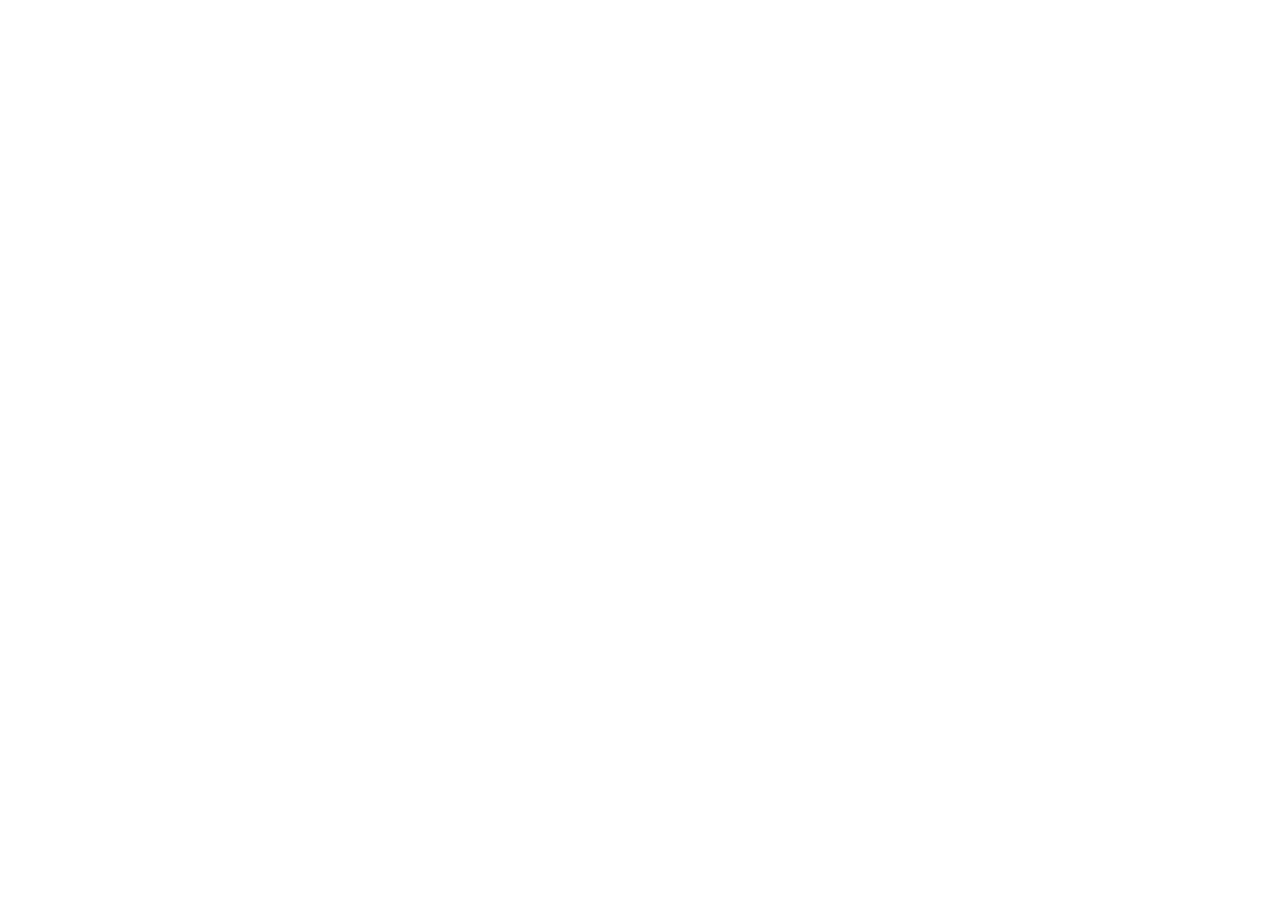
==== app.html @ b01dfdc4 "Add fallback app page" ====
<!doctype html>
<html lang="ko">
<head>
  <meta charset="utf-8">
  <meta name="viewport" content="width=device-width, initial-scale=1">
  <title>Thin Film Research Notebook</title>
  <link rel="stylesheet" href="src/styles.css">
</head>
<body>
  <noscript>이 앱은 JavaScript가 필요합니다.</noscript>

  <div id="app"></div>

  <script src="src/schema.js"></script>
  <script src="src/storage.js"></script>
  <script src="src/app.js"></script>
</body>
</html>
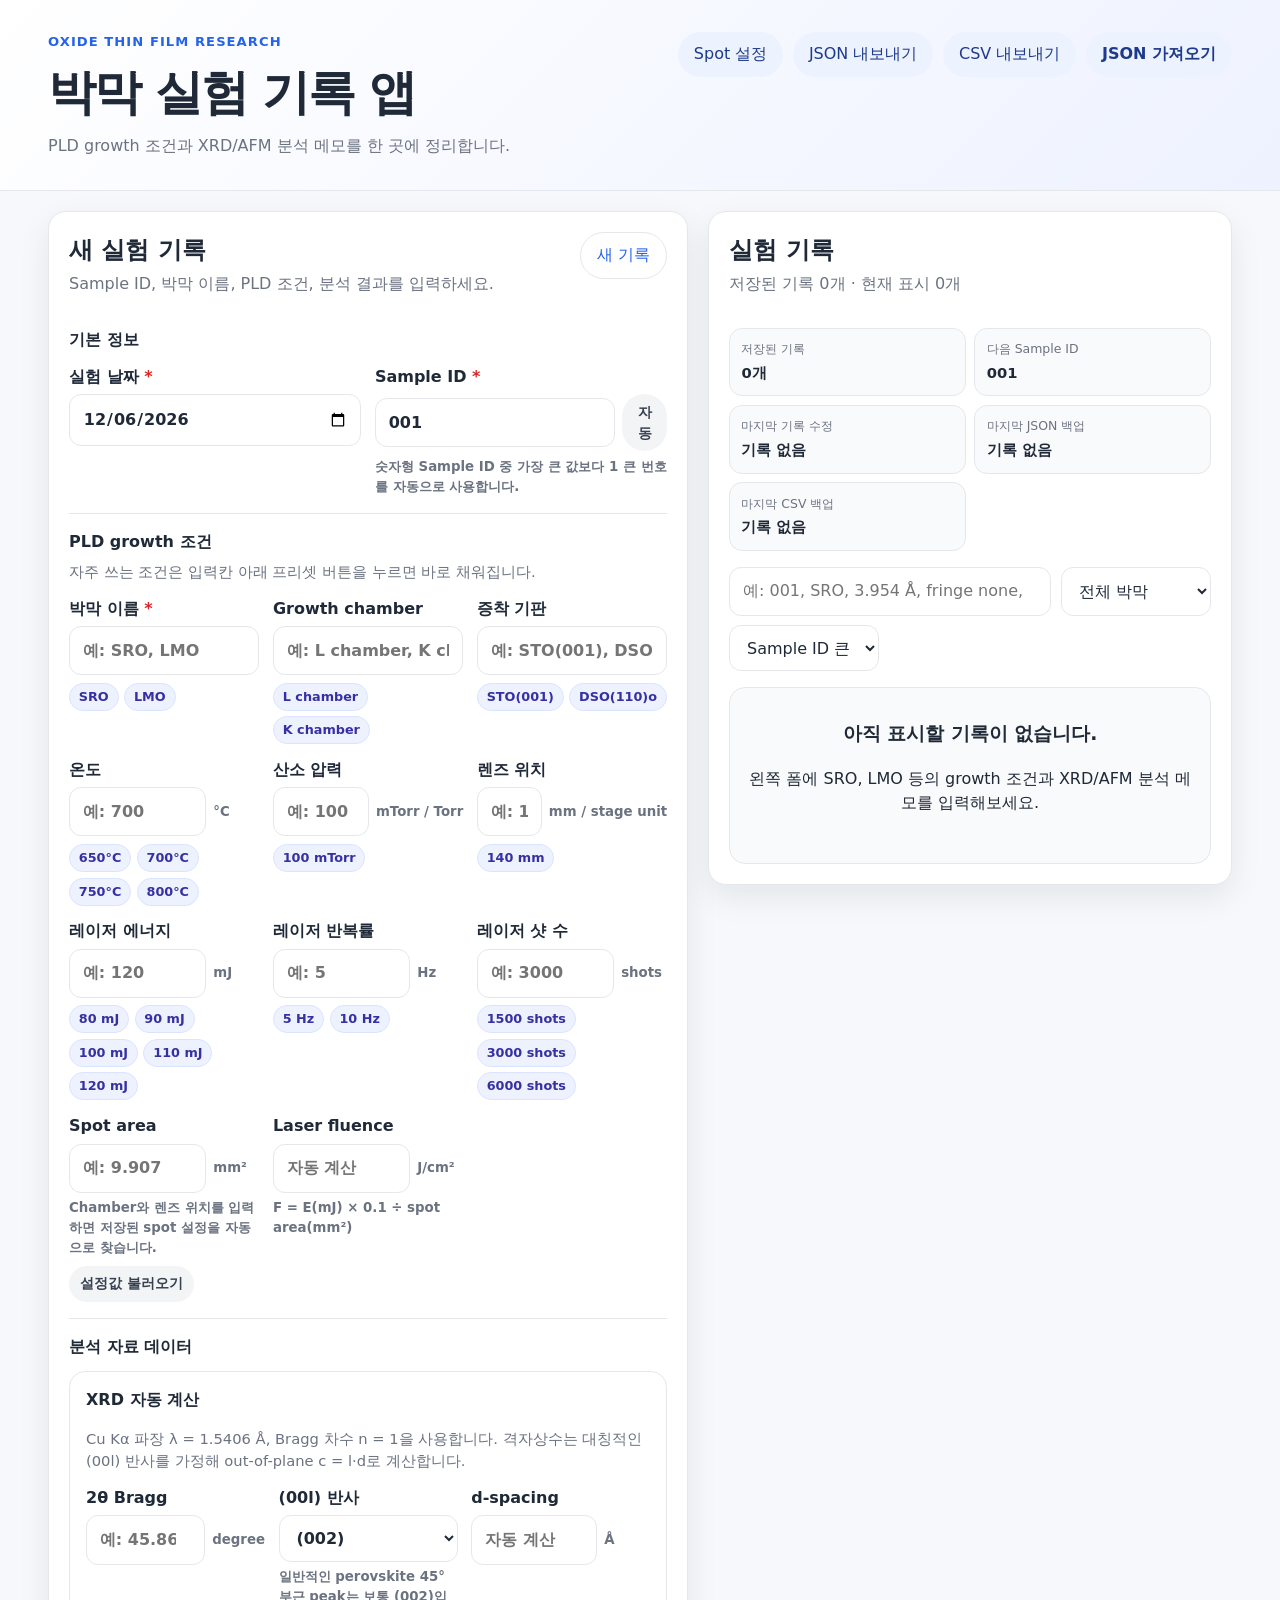
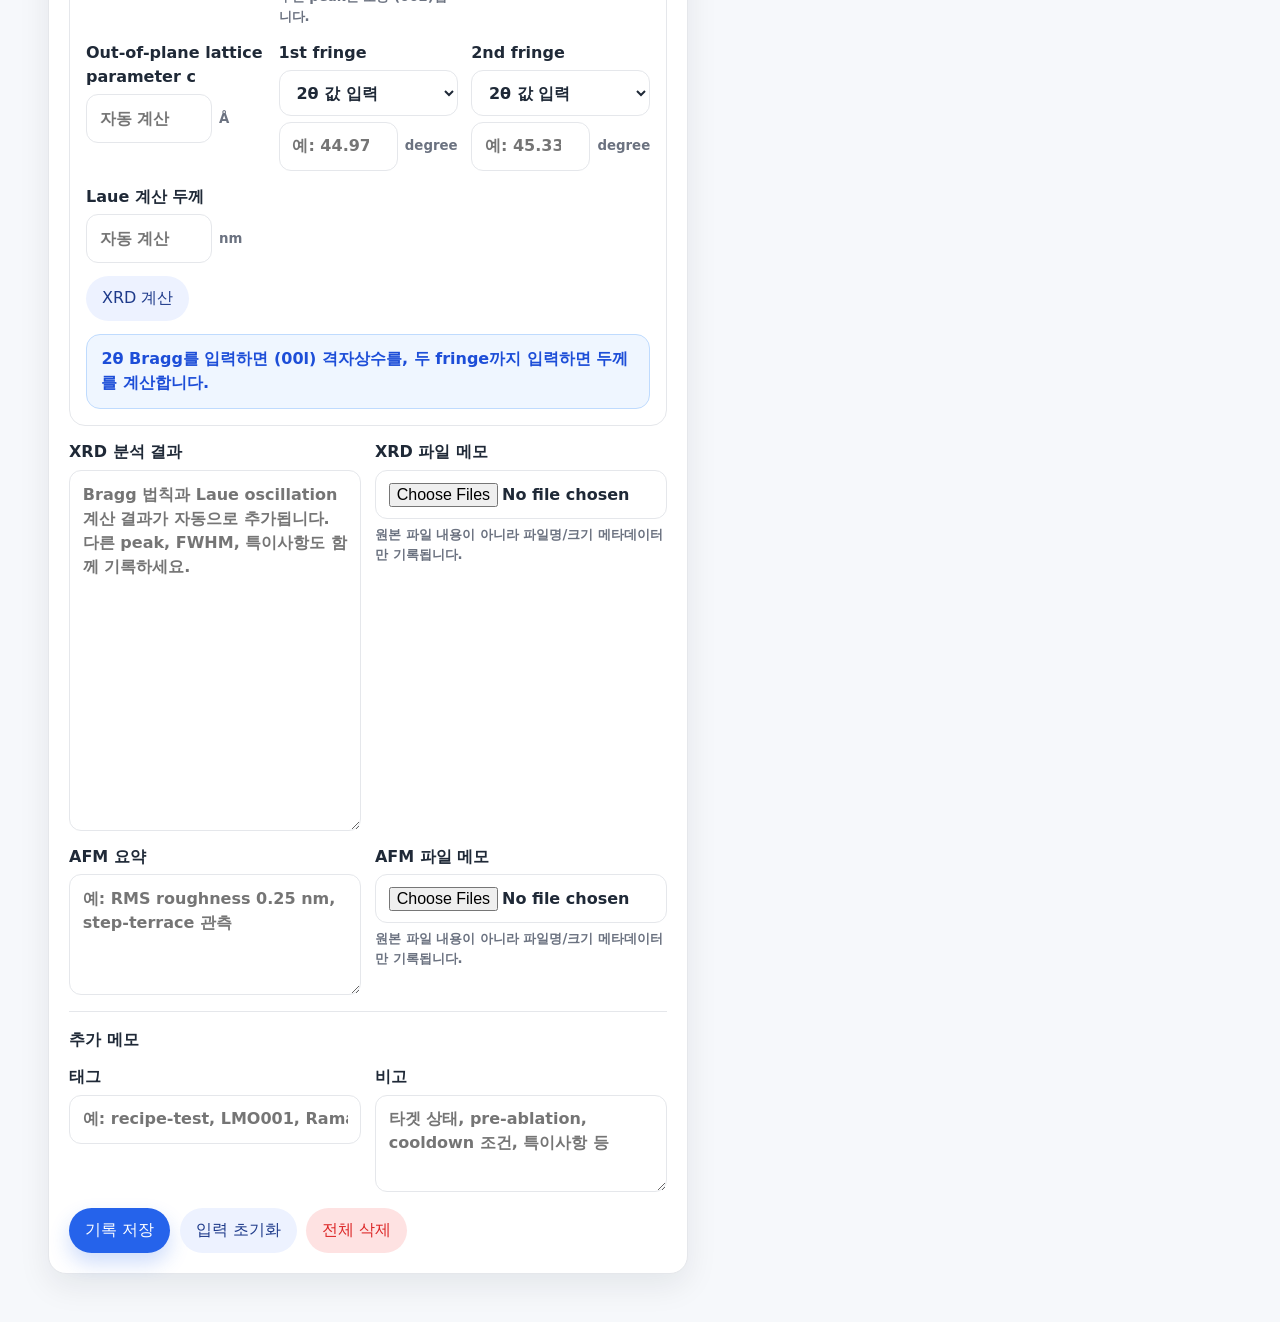
==== commit e020dc87: "Load spot settings module" ====
--- a/app.html
+++ b/app.html
@@ -5,6 +5,7 @@
   <meta name="viewport" content="width=device-width, initial-scale=1">
   <title>Thin Film Research Notebook</title>
   <link rel="stylesheet" href="src/styles.css">
+  <link rel="stylesheet" href="src/spot-settings.css">
 </head>
 <body>
   <noscript>이 앱은 JavaScript가 필요합니다.</noscript>
@@ -14,5 +15,6 @@
   <script src="src/schema.js"></script>
   <script src="src/storage.js"></script>
   <script src="src/app.js"></script>
+  <script src="src/spot-settings.js"></script>
 </body>
 </html>
--- a/src/styles.css
+++ b/src/styles.css
@@ -0,0 +1,517 @@
+:root {
+  color-scheme: light;
+  --bg: #f6f8fb;
+  --panel: #ffffff;
+  --ink: #1f2937;
+  --muted: #6b7280;
+  --line: #e5e7eb;
+  --accent: #2563eb;
+  --accent-dark: #1d4ed8;
+  --danger: #dc2626;
+  --warning: #d97706;
+  --success: #15803d;
+  --soft: #eef2ff;
+  --radius: 18px;
+  --shadow: 0 12px 32px rgba(15, 23, 42, 0.08);
+}
+
+* {
+  box-sizing: border-box;
+}
+
+body {
+  margin: 0;
+  min-height: 100vh;
+  background: var(--bg);
+  color: var(--ink);
+  font-family: -apple-system, BlinkMacSystemFont, "Segoe UI", system-ui, sans-serif;
+  line-height: 1.5;
+}
+
+button,
+input,
+textarea,
+select {
+  font: inherit;
+}
+
+button,
+.button-like {
+  border: 0;
+  border-radius: 999px;
+  cursor: pointer;
+  display: inline-flex;
+  align-items: center;
+  justify-content: center;
+  gap: 0.4rem;
+  min-height: 40px;
+  padding: 0.65rem 1rem;
+  text-decoration: none;
+  transition: transform 120ms ease, box-shadow 120ms ease, background 120ms ease;
+}
+
+button:hover,
+.button-like:hover {
+  transform: translateY(-1px);
+}
+
+button:focus-visible,
+input:focus-visible,
+textarea:focus-visible,
+select:focus-visible,
+.button-like:focus-visible {
+  outline: 3px solid rgba(37, 99, 235, 0.25);
+  outline-offset: 2px;
+}
+
+.primary {
+  background: var(--accent);
+  color: white;
+  box-shadow: 0 10px 20px rgba(37, 99, 235, 0.22);
+}
+
+.primary:hover {
+  background: var(--accent-dark);
+}
+
+.secondary {
+  background: #edf2ff;
+  color: #1e3a8a;
+}
+
+.ghost {
+  background: transparent;
+  color: var(--accent);
+  border: 1px solid var(--line);
+}
+
+.danger {
+  background: #fee2e2;
+  color: var(--danger);
+}
+
+.danger-text {
+  color: var(--danger);
+}
+
+.tiny {
+  min-height: 32px;
+  padding: 0.45rem 0.7rem;
+  font-size: 0.88rem;
+  background: #f3f4f6;
+  color: #374151;
+}
+
+.app-header {
+  display: flex;
+  align-items: flex-start;
+  justify-content: space-between;
+  gap: 1.5rem;
+  padding: 2rem clamp(1rem, 4vw, 3rem);
+  background: linear-gradient(135deg, #ffffff 0%, #eef2ff 100%);
+  border-bottom: 1px solid var(--line);
+}
+
+.eyebrow {
+  margin: 0 0 0.25rem;
+  color: var(--accent);
+  font-size: 0.82rem;
+  font-weight: 700;
+  letter-spacing: 0.08em;
+  text-transform: uppercase;
+}
+
+h1,
+h2,
+h3,
+h4,
+p {
+  margin-top: 0;
+}
+
+h1 {
+  margin-bottom: 0.4rem;
+  font-size: clamp(1.8rem, 4vw, 3rem);
+  letter-spacing: -0.04em;
+}
+
+.subtitle,
+.panel-title-row p,
+.section-help,
+.muted,
+small {
+  color: var(--muted);
+}
+
+.subtitle {
+  margin-bottom: 0;
+}
+
+.section-help {
+  margin: -0.35rem 0 0.85rem;
+  font-size: 0.92rem;
+}
+
+.header-actions,
+.form-actions,
+.record-actions,
+.toolbar,
+.preset-row {
+  display: flex;
+  flex-wrap: wrap;
+  gap: 0.6rem;
+}
+
+.page-grid {
+  display: grid;
+  grid-template-columns: minmax(320px, 1.1fr) minmax(320px, 0.9fr);
+  gap: 1.25rem;
+  width: min(1440px, 100%);
+  margin: 0 auto;
+  padding: 1.25rem clamp(1rem, 4vw, 3rem) 3rem;
+}
+
+.panel {
+  background: var(--panel);
+  border: 1px solid var(--line);
+  border-radius: var(--radius);
+  box-shadow: var(--shadow);
+  padding: 1.25rem;
+}
+
+.records-panel {
+  position: sticky;
+  top: 1rem;
+  align-self: start;
+  max-height: calc(100vh - 2rem);
+  overflow: auto;
+}
+
+.panel-title-row {
+  display: flex;
+  justify-content: space-between;
+  gap: 1rem;
+  align-items: flex-start;
+  margin-bottom: 1rem;
+}
+
+.panel-title-row h2 {
+  margin-bottom: 0.25rem;
+}
+
+.status-message {
+  border-radius: 14px;
+  margin-bottom: 1rem;
+  padding: 0.8rem 0.9rem;
+  border: 1px solid var(--line);
+  background: #f8fafc;
+  color: var(--ink);
+  font-weight: 650;
+}
+
+.status-message.success {
+  border-color: #bbf7d0;
+  background: #f0fdf4;
+  color: var(--success);
+}
+
+.status-message.warning {
+  border-color: #fed7aa;
+  background: #fffbeb;
+  color: var(--warning);
+}
+
+.status-message.error {
+  border-color: #fecaca;
+  background: #fef2f2;
+  color: var(--danger);
+}
+
+.status-message.info {
+  border-color: #bfdbfe;
+  background: #eff6ff;
+  color: #1d4ed8;
+}
+
+.trust-summary {
+  display: grid;
+  grid-template-columns: repeat(2, minmax(0, 1fr));
+  gap: 0.55rem;
+  margin-bottom: 1rem;
+}
+
+.trust-item {
+  border: 1px solid var(--line);
+  border-radius: 13px;
+  background: #f9fafb;
+  padding: 0.7rem;
+}
+
+.trust-item span {
+  display: block;
+  color: var(--muted);
+  font-size: 0.78rem;
+}
+
+.trust-item strong {
+  display: block;
+  margin-top: 0.2rem;
+  font-size: 0.92rem;
+  word-break: keep-all;
+}
+
+.section-block {
+  padding: 1rem 0;
+  border-top: 1px solid var(--line);
+}
+
+.section-block:first-of-type {
+  border-top: 0;
+  padding-top: 0;
+}
+
+.section-block h3 {
+  margin-bottom: 0.8rem;
+  font-size: 1rem;
+}
+
+.field-grid,
+.analysis-grid {
+  display: grid;
+  grid-template-columns: repeat(3, minmax(0, 1fr));
+  gap: 0.85rem;
+}
+
+.two-cols {
+  grid-template-columns: repeat(2, minmax(0, 1fr));
+}
+
+.analysis-grid {
+  grid-template-columns: repeat(2, minmax(0, 1fr));
+}
+
+label {
+  display: grid;
+  gap: 0.35rem;
+  align-content: start;
+  font-weight: 650;
+}
+
+label span b {
+  color: var(--danger);
+}
+
+input,
+textarea,
+select {
+  width: 100%;
+  border: 1px solid var(--line);
+  border-radius: 12px;
+  background: #fff;
+  color: var(--ink);
+  padding: 0.72rem 0.8rem;
+}
+
+textarea {
+  resize: vertical;
+}
+
+.with-unit,
+.inline-control {
+  display: flex;
+  gap: 0.45rem;
+  align-items: center;
+}
+
+.with-unit input,
+.inline-control input {
+  min-width: 0;
+}
+
+.with-unit small {
+  flex: 0 0 auto;
+  min-width: 46px;
+}
+
+.chip {
+  min-height: 34px;
+  background: var(--soft);
+  color: #3730a3;
+  padding: 0.45rem 0.75rem;
+}
+
+.condition-presets {
+  gap: 0.35rem;
+  margin-top: 0.12rem;
+}
+
+.preset-chip {
+  min-height: 28px;
+  padding: 0.34rem 0.55rem;
+  border: 1px solid #dbe4ff;
+  font-size: 0.8rem;
+  line-height: 1.1;
+}
+
+.preset-chip:hover {
+  box-shadow: 0 6px 14px rgba(37, 99, 235, 0.12);
+}
+
+.toolbar {
+  margin-bottom: 1rem;
+}
+
+.toolbar input {
+  flex: 1 1 220px;
+}
+
+.toolbar select {
+  flex: 0 0 150px;
+}
+
+.record-list {
+  display: grid;
+  gap: 0.9rem;
+}
+
+.record-card,
+.empty-state {
+  border: 1px solid var(--line);
+  border-radius: 16px;
+  padding: 1rem;
+  background: #ffffff;
+}
+
+.empty-state {
+  background: #f9fafb;
+  text-align: center;
+  padding: 2rem 1rem;
+}
+
+.record-card-header {
+  display: flex;
+  justify-content: space-between;
+  gap: 1rem;
+  align-items: flex-start;
+  margin-bottom: 1rem;
+}
+
+.record-date {
+  margin-bottom: 0.25rem;
+  color: var(--accent);
+  font-size: 0.85rem;
+  font-weight: 700;
+}
+
+.record-card h3 {
+  margin-bottom: 0.2rem;
+  letter-spacing: -0.02em;
+}
+
+.record-subtitle {
+  color: var(--muted);
+  margin-bottom: 0;
+}
+
+.condition-grid {
+  display: grid;
+  grid-template-columns: repeat(4, minmax(0, 1fr));
+  gap: 0.5rem;
+  margin-bottom: 0.8rem;
+}
+
+.condition-item {
+  border-radius: 12px;
+  background: #f9fafb;
+  padding: 0.65rem;
+}
+
+.condition-item span {
+  display: block;
+  color: var(--muted);
+  font-size: 0.78rem;
+}
+
+.condition-item strong {
+  display: block;
+  margin-top: 0.15rem;
+  word-break: break-word;
+}
+
+details {
+  border-top: 1px solid var(--line);
+  padding-top: 0.8rem;
+}
+
+summary {
+  cursor: pointer;
+  color: var(--accent);
+  font-weight: 700;
+}
+
+.details-grid {
+  display: grid;
+  grid-template-columns: repeat(2, minmax(0, 1fr));
+  gap: 0.8rem;
+  margin-top: 0.9rem;
+}
+
+.details-grid > div,
+.memo-block {
+  border-radius: 12px;
+  background: #f9fafb;
+  padding: 0.8rem;
+}
+
+.file-list {
+  margin: 0.4rem 0 0;
+  padding-left: 1.1rem;
+}
+
+.file-list li span {
+  color: var(--muted);
+  font-size: 0.82rem;
+}
+
+.memo-block {
+  margin-top: 0.8rem;
+}
+
+@media (max-width: 1080px) {
+  .app-header,
+  .page-grid {
+    display: block;
+  }
+
+  .header-actions {
+    margin-top: 1rem;
+  }
+
+  .records-panel {
+    position: static;
+    max-height: none;
+    margin-top: 1rem;
+  }
+}
+
+@media (max-width: 720px) {
+  .field-grid,
+  .analysis-grid,
+  .two-cols,
+  .details-grid,
+  .trust-summary {
+    grid-template-columns: 1fr;
+  }
+
+  .condition-grid {
+    grid-template-columns: repeat(2, minmax(0, 1fr));
+  }
+
+  .record-card-header {
+    display: block;
+  }
+
+  .record-actions {
+    margin-top: 0.8rem;
+  }
+}
--- a/src/spot-settings.css
+++ b/src/spot-settings.css
@@ -0,0 +1,135 @@
+body.spot-settings-open {
+  overflow: hidden;
+}
+
+.spot-inline-button {
+  justify-self: start;
+  margin-top: 0.15rem;
+}
+
+.spot-settings-modal {
+  position: fixed;
+  inset: 0;
+  z-index: 1000;
+  display: grid;
+  place-items: center;
+  padding: 1rem;
+  background: rgba(15, 23, 42, 0.52);
+  backdrop-filter: blur(3px);
+}
+
+.spot-settings-modal[hidden] {
+  display: none;
+}
+
+.spot-settings-dialog {
+  width: min(900px, 100%);
+  max-height: calc(100vh - 2rem);
+  overflow: auto;
+  border: 1px solid var(--line);
+  border-radius: var(--radius);
+  background: var(--panel);
+  box-shadow: 0 28px 70px rgba(15, 23, 42, 0.24);
+  padding: 1.25rem;
+}
+
+.spot-settings-header {
+  display: flex;
+  align-items: flex-start;
+  justify-content: space-between;
+  gap: 1rem;
+  margin-bottom: 1rem;
+}
+
+.spot-settings-header h2 {
+  margin-bottom: 0.25rem;
+}
+
+.spot-settings-header p:last-child {
+  margin-bottom: 0;
+  color: var(--muted);
+}
+
+.spot-calibration-form {
+  display: grid;
+  grid-template-columns: repeat(3, minmax(0, 1fr));
+  gap: 0.85rem;
+  align-items: end;
+  padding: 1rem;
+  border: 1px solid var(--line);
+  border-radius: 14px;
+  background: #f9fafb;
+}
+
+.spot-calibration-actions {
+  grid-column: 1 / -1;
+}
+
+.spot-settings-tools {
+  display: flex;
+  flex-wrap: wrap;
+  gap: 0.6rem;
+  margin: 1rem 0;
+}
+
+.spot-calibration-list {
+  display: grid;
+  gap: 0.65rem;
+}
+
+.spot-calibration-row {
+  display: flex;
+  align-items: center;
+  justify-content: space-between;
+  gap: 1rem;
+  padding: 0.8rem;
+  border: 1px solid var(--line);
+  border-radius: 13px;
+  background: #fff;
+}
+
+.spot-calibration-row strong,
+.spot-calibration-row span {
+  display: block;
+}
+
+.spot-calibration-row span {
+  margin-top: 0.2rem;
+  color: var(--muted);
+  font-size: 0.9rem;
+}
+
+.spot-settings-empty {
+  padding: 1.25rem;
+}
+
+.spot-settings-note {
+  margin: 1rem 0 0;
+  font-size: 0.88rem;
+}
+
+#spotAreaMm2[data-source="calibration"] {
+  border-color: #86efac;
+  background: #f0fdf4;
+}
+
+#spotAreaMm2[data-source="manual"] {
+  border-color: #bfdbfe;
+  background: #eff6ff;
+}
+
+@media (max-width: 720px) {
+  .spot-calibration-form {
+    grid-template-columns: 1fr;
+  }
+
+  .spot-settings-header,
+  .spot-calibration-row {
+    display: block;
+  }
+
+  .spot-settings-header .ghost,
+  .spot-calibration-row .record-actions {
+    margin-top: 0.8rem;
+  }
+}
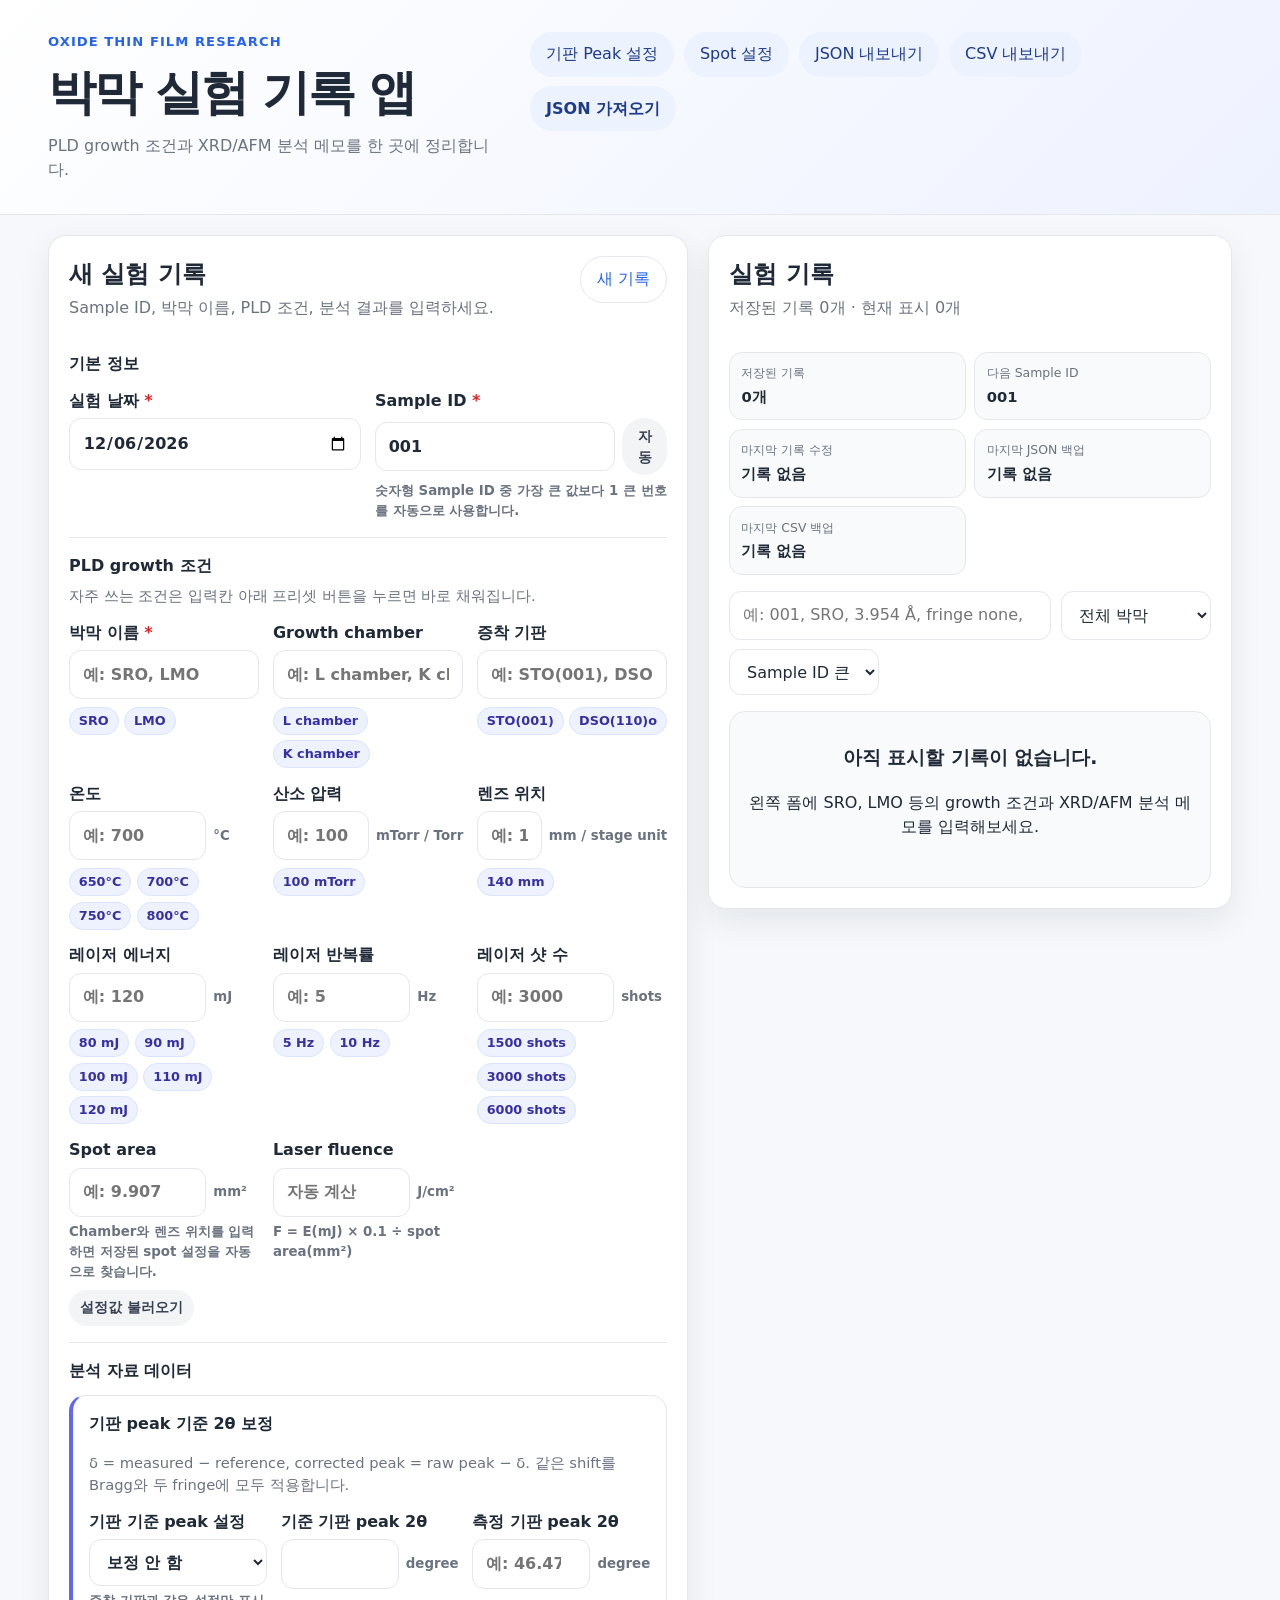
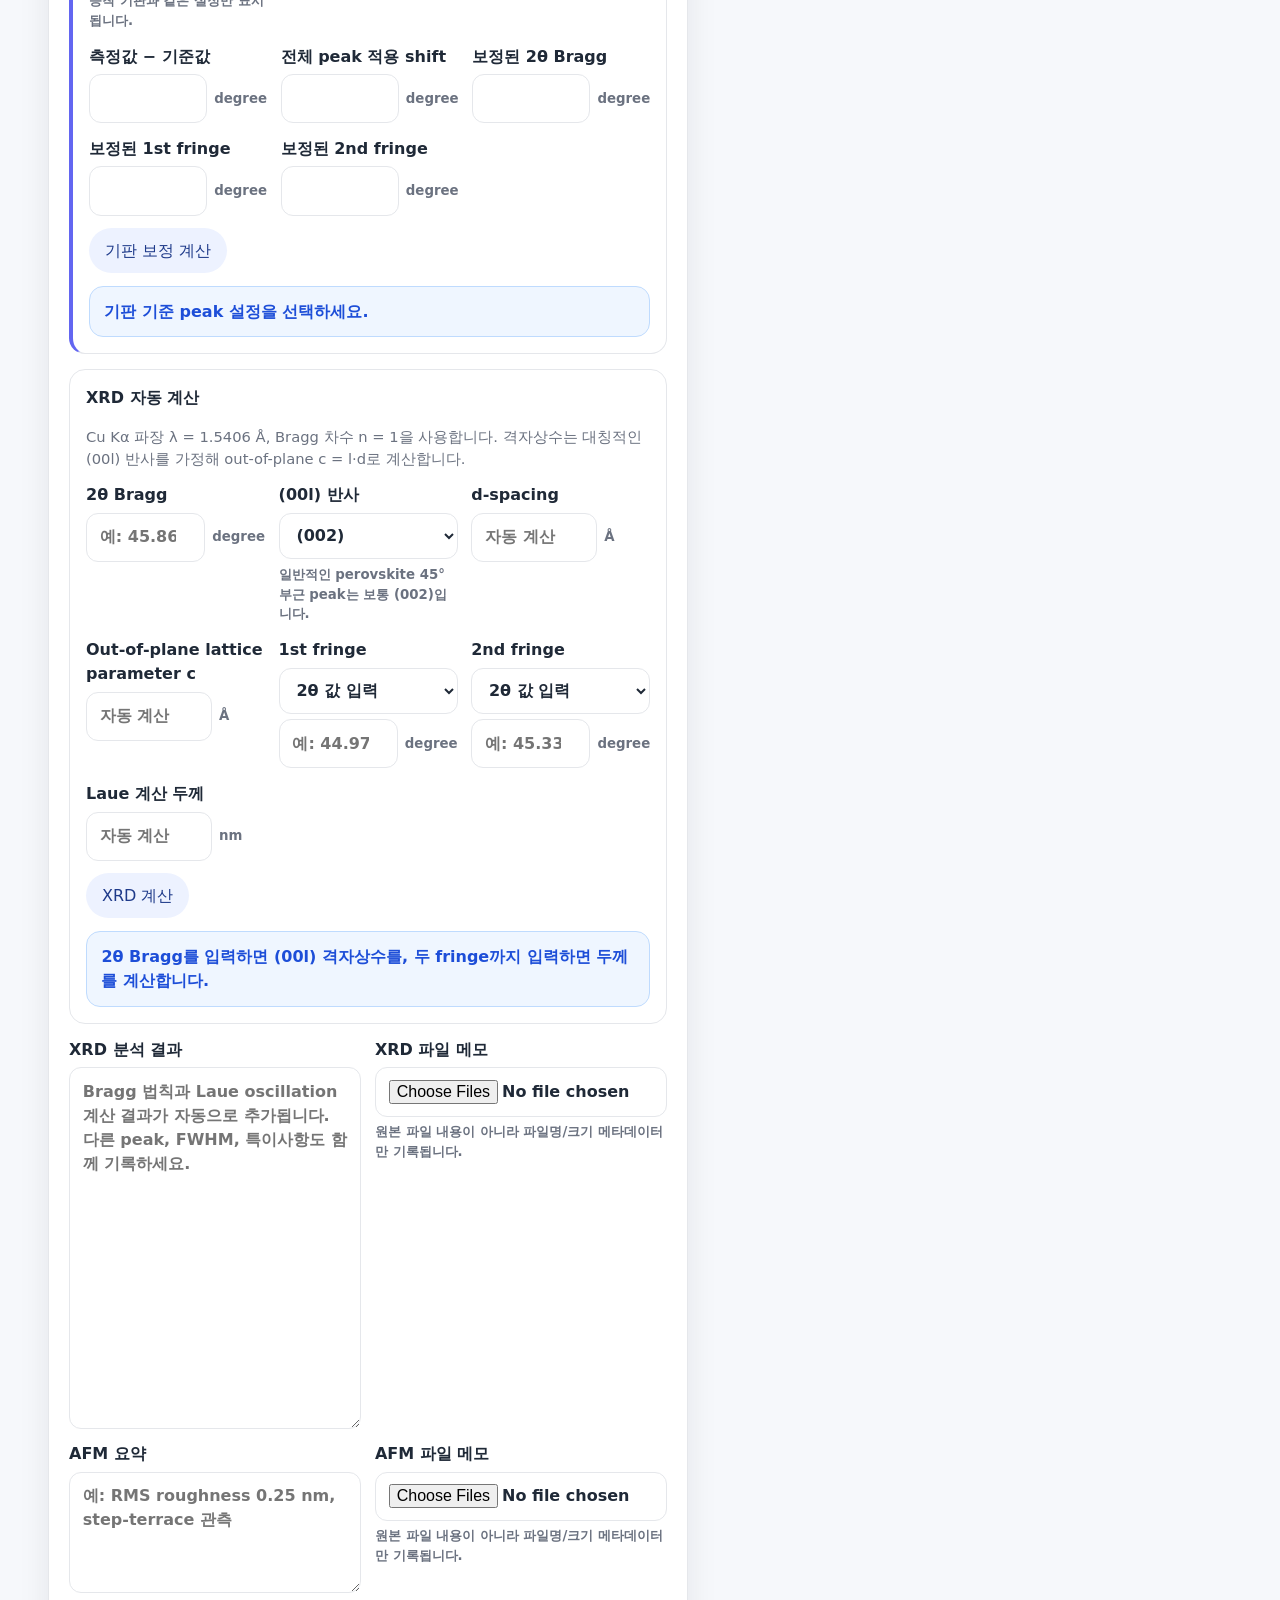
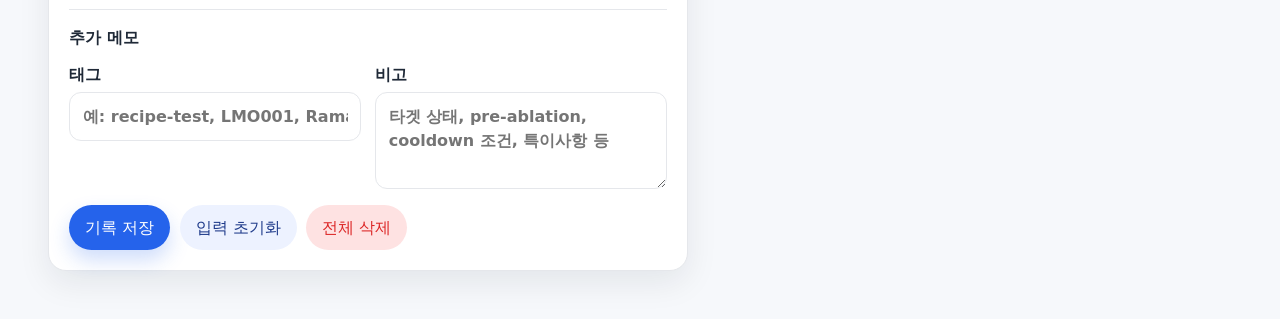
==== commit 6080bfde: "Load substrate peak correction modules" ====
--- a/app.html
+++ b/app.html
@@ -16,5 +16,9 @@
   <script src="src/storage.js"></script>
   <script src="src/app.js"></script>
   <script src="src/spot-settings.js"></script>
+  <script src="src/spot-settings-guard.js"></script>
+  <script src="src/substrate-peak-settings.js"></script>
+  <script src="src/substrate-peak-correction.js"></script>
+  <script src="src/substrate-peak-storage.js"></script>
 </body>
 </html>
